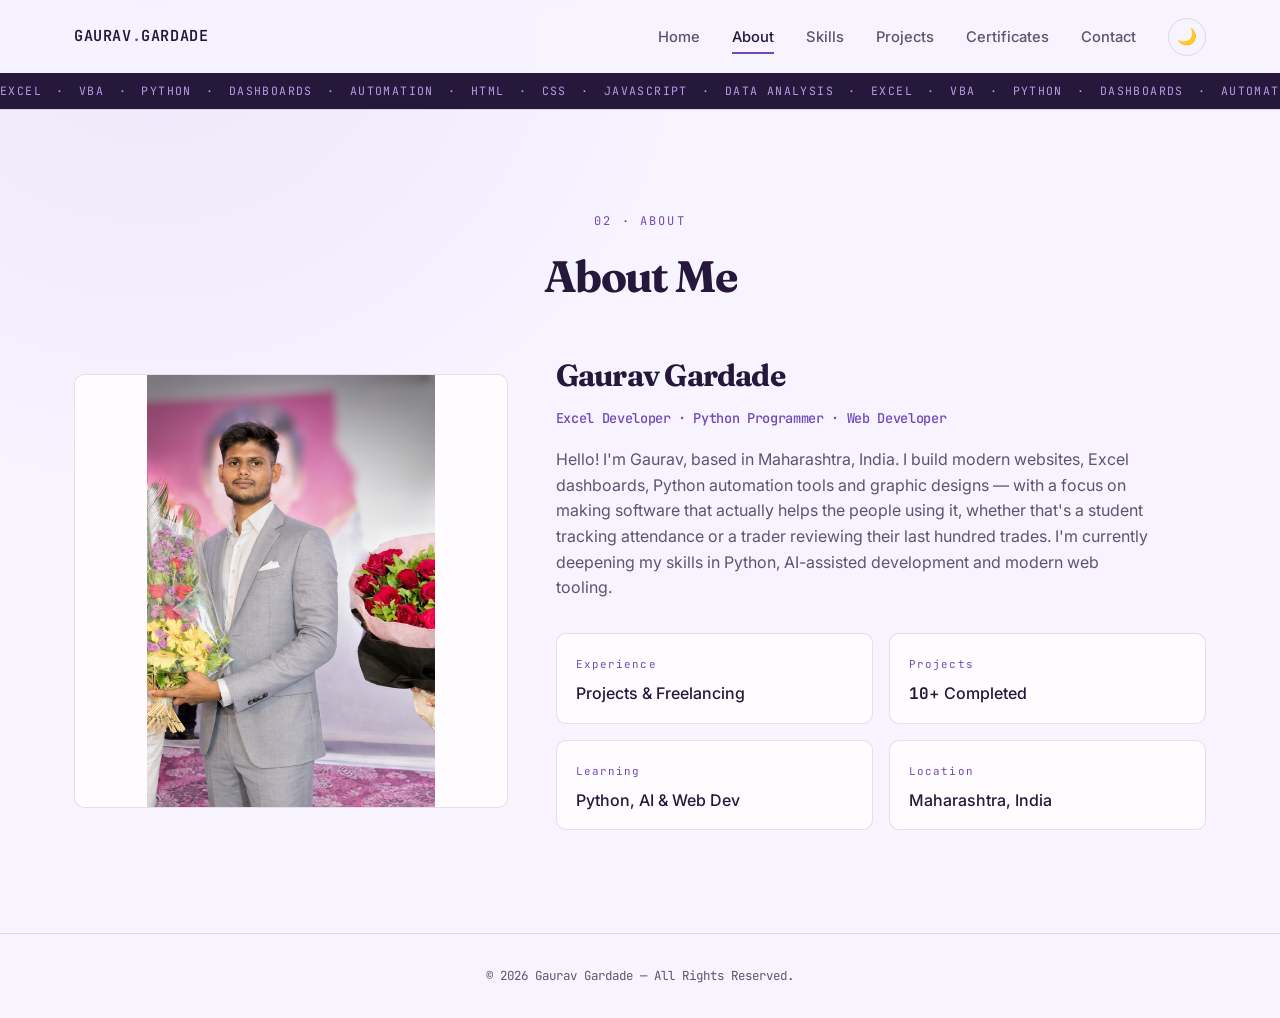
==== about.html @ 321ab392 "Add files via upload" ====
<!DOCTYPE html>
<html lang="en">
<head>
<meta charset="UTF-8"><meta name="viewport" content="width=device-width, initial-scale=1.0">
<title>About | Gaurav Gardade</title><meta name="description" content="Learn about Gaurav Gardade, an Excel Developer, Python Programmer and Web Developer from Maharashtra, India.">
<link rel="canonical" href="https://gauravgardade7-rgb.github.io/Gaurav_Gardade/about.html">
<link rel="preconnect" href="https://fonts.googleapis.com"><link rel="preconnect" href="https://fonts.gstatic.com" crossorigin>
<link href="https://fonts.googleapis.com/css2?family=Fraunces:opsz,wght@9..144,400;9..144,500;9..144,600;9..144,700&family=Inter:wght@400;500;600&family=JetBrains+Mono:wght@400;500;600&display=swap" rel="stylesheet"><link rel="stylesheet" href="style.css">
</head>
<body>
<a class="skip-link" href="#main-content">Skip to content</a>
<header><nav class="navbar" aria-label="Main navigation">
  <a href="index.html" class="logo">GAURAV<span>.</span>GARDADE</a>
  <button id="menuBtn" class="menu-btn" aria-label="Open menu" aria-expanded="false" aria-controls="menu"><span></span><span></span><span></span></button>
  <ul class="menu" id="menu">
    <li><a href="index.html" class="nav-link">Home</a></li><li><a href="about.html" class="nav-link active" aria-current="page">About</a></li><li><a href="skills.html" class="nav-link">Skills</a></li><li><a href="projects.html" class="nav-link">Projects</a></li><li><a href="certificates.html" class="nav-link">Certificates</a></li><li><a href="contact.html" class="nav-link">Contact</a></li><li class="menu-theme"><button id="themeBtn" aria-label="Toggle dark mode">🌙</button></li>
  </ul>
</nav><div class="ticker" aria-hidden="true"><div class="ticker-track"><span>EXCEL</span><span>·</span><span>VBA</span><span>·</span><span>PYTHON</span><span>·</span><span>DASHBOARDS</span><span>·</span><span>AUTOMATION</span><span>·</span><span>HTML</span><span>·</span><span>CSS</span><span>·</span><span>JAVASCRIPT</span><span>·</span><span>DATA ANALYSIS</span><span>·</span><span>EXCEL</span><span>·</span><span>VBA</span><span>·</span><span>PYTHON</span><span>·</span><span>DASHBOARDS</span><span>·</span><span>AUTOMATION</span><span>·</span><span>HTML</span><span>·</span><span>CSS</span><span>·</span><span>JAVASCRIPT</span><span>·</span><span>DATA ANALYSIS</span><span>·</span></div></div></header>
<main id="main-content"><section id="about">
  <p class="eyebrow center reveal">02 · ABOUT</p><h1 class="section-title reveal">About Me</h1>
  <div class="about-container">
    <div class="about-image reveal"><div class="image-frame"><img src="assets/Profile.jpeg" alt="Photo of Gaurav Gardade" onerror="this.style.display='none'; this.parentElement.classList.add('placeholder')"></div></div>
    <div class="about-content reveal">
      <h2>Gaurav Gardade</h2><h3>Excel Developer · Python Programmer · Web Developer</h3>
      <p>Hello! I'm Gaurav, based in Maharashtra, India. I build modern websites, Excel dashboards, Python automation tools and graphic designs — with a focus on making software that actually helps the people using it, whether that's a student tracking attendance or a trader reviewing their last hundred trades. I'm currently deepening my skills in Python, AI-assisted development and modern web tooling.</p>
      <div class="about-info">
        <div class="info-box"><span class="info-label">Experience</span><p>Projects &amp; Freelancing</p></div>
        <div class="info-box"><span class="info-label">Projects</span><p><strong class="counter" data-target="10">0</strong>+ Completed</p></div>
        <div class="info-box"><span class="info-label">Learning</span><p>Python, AI &amp; Web Dev</p></div>
        <div class="info-box"><span class="info-label">Location</span><p>Maharashtra, India</p></div>
      </div>
    </div>
  </div>
</section></main>
<footer><p>© 2026 Gaurav Gardade — All Rights Reserved.</p><button id="backToTop" aria-label="Back to top">↑</button></footer><script src="script.js"></script>
</body></html>
---- style.css ----
/* =========================================================
   GAURAV GARDADE — PORTFOLIO
   Direction: modern analytics dashboard
   Lavender surfaces, rich purple accents, and soft violet status colors.
   Fraunces (display) + Inter (body)
   + JetBrains Mono (data/labels).
   ========================================================= */

:root{
  color-scheme: light;
  /* -- color tokens -- */
  --ink:        #26183B;
  --ink-soft:   #34224D;
  --paper:      #F7F3FF;
  --paper-alt:  #EEE7FA;
  --card:       #FFFCFF;
  --gold:       #7049B8;
  --gold-soft:  #B89AE8;
  --accent-text:#FFFFFF;
  --green:      #896AC5;
  --rust:       #B978A5;
  --steel:      #5E5470;
  --steel-light:#9185A4;
  --line:       rgba(38,24,59,0.12);

  /* dark mode overrides applied via [data-theme="dark"] below */
  --bg:         var(--paper);
  --bg-alt:     var(--paper-alt);
  --surface:    var(--card);
  --text:       var(--ink);
  --text-soft:  var(--steel);
  --border:     var(--line);

  /* -- type tokens -- */
  --font-display: "Fraunces", Georgia, serif;
  --font-body:    "Inter", -apple-system, sans-serif;
  --font-mono:    "JetBrains Mono", "Courier New", monospace;

  /* -- layout tokens -- */
  --maxw: 1180px;
  --radius: 10px;
  --gap: 1.5rem;
  --section-pad: clamp(3.5rem, 8vw, 6.5rem);
}

[data-theme="dark"]{
  color-scheme: dark;
  --ink:       #120D1F;
  --ink-soft:  #1B1430;
  --bg:        var(--ink);
  --bg-alt:    var(--ink-soft);
  --surface:   #241A3A;
  --gold:      #C4A7FF;
  --gold-soft: #DDCCFF;
  --accent-text:var(--ink);
  --text:      #F4EEFF;
  --text-soft: #C0B4D4;
  --border:    rgba(232,220,255,0.15);
}

*{ margin:0; padding:0; box-sizing:border-box; }

html{ scroll-behavior:smooth; }

@media (prefers-reduced-motion: reduce){
  html{ scroll-behavior:auto; }
  *{ animation-duration:0.01ms !important; animation-iteration-count:1 !important; transition-duration:0.01ms !important; }
}

body{
  font-family: var(--font-body);
  background:
    radial-gradient(ellipse at 12% 0%, color-mix(in srgb, var(--gold) 7%, transparent), transparent 34rem),
    var(--bg);
  color: var(--text);
  line-height:1.6;
  transition: background .35s ease, color .35s ease;
  overflow-x:hidden;
}

h1, h2, h3{
  font-family:var(--font-display);
  font-weight:700;
  letter-spacing:-.025em;
}

img{ max-width:100%; display:block; }
a{ color:inherit; text-decoration:none; }
ul{ list-style:none; }

.skip-link{
  position:absolute; left:-999px; top:0;
  background:var(--gold); color:var(--accent-text); padding:.75rem 1.25rem;
  z-index:999; font-family:var(--font-mono); font-size:.85rem;
}
.skip-link:focus{ left:1rem; top:1rem; }

:focus-visible{ outline:2px solid var(--gold); outline-offset:3px; }

.eyebrow{
  font-family: var(--font-mono);
  font-size: .75rem;
  letter-spacing: .18em;
  color: var(--gold);
  margin-bottom: .6rem;
  display:block;
}
.eyebrow.center{ text-align:center; }

.section-title{
  font-family: var(--font-display);
  font-weight:700;
  font-size: clamp(1.9rem, 4vw, 2.75rem);
  letter-spacing:-.035em;
  margin-bottom: 2.5rem;
}
#about .section-title,
#skills .section-title,
#projects .section-title,
#certificates .section-title,
#contact .section-title{ text-align:center; }

/* ---------- reveal-on-scroll ---------- */
.reveal{ opacity:0; transform:translateY(18px); transition: opacity .6s ease, transform .6s ease; }
.reveal.in-view{ opacity:1; transform:translateY(0); }

/* =========================== HEADER =========================== */
header{
  position:sticky; top:0; z-index:100;
  background: color-mix(in srgb, var(--bg) 88%, transparent);
  backdrop-filter: blur(10px);
  border-bottom:1px solid var(--border);
}

.navbar{
  max-width:var(--maxw); margin:0 auto;
  display:flex; align-items:center; justify-content:space-between;
  padding: 1.1rem 1.5rem;
}

.logo{
  font-family: var(--font-mono);
  font-weight:600;
  font-size: .95rem;
  letter-spacing: .04em;
}
.logo span{ color:var(--gold); }

.menu{
  display:flex; align-items:center; gap:2rem;
}
.nav-link{
  font-size:.92rem; font-weight:500; color:var(--text-soft);
  position:relative; padding:.25rem 0; transition:color .2s ease;
}
.nav-link:hover, .nav-link.active{ color: var(--text); }
.nav-link.active::after{
  content:""; position:absolute; left:0; bottom:-4px;
  width:100%; height:2px; background:var(--gold);
}

.menu-theme button{
  background:none; border:1px solid var(--border); border-radius:50%;
  width:38px; height:38px; cursor:pointer; font-size:1rem;
  display:flex; align-items:center; justify-content:center;
  transition: transform .2s ease, background .2s ease;
}
.menu-theme button:hover{ transform:rotate(15deg); }

.menu-btn{
  display:none; flex-direction:column; justify-content:center; gap:5px;
  width:36px; height:36px; background:none; border:none; cursor:pointer;
  z-index:200;
}
.menu-btn span{
  display:block; height:2px; width:100%; background:var(--text);
  transition: transform .3s ease, opacity .3s ease;
}
.menu-btn.open span:nth-child(1){ transform:translateY(7px) rotate(45deg); }
.menu-btn.open span:nth-child(2){ opacity:0; }
.menu-btn.open span:nth-child(3){ transform:translateY(-7px) rotate(-45deg); }

/* ticker (signature element) */
.ticker{
  border-top:1px solid var(--border);
  background: var(--ink);
  overflow:hidden; white-space:nowrap;
}
.ticker-track{
  display:inline-flex; gap:.9rem;
  font-family:var(--font-mono); font-size:.72rem; letter-spacing:.12em;
  color: var(--gold-soft);
  padding:.5rem 0;
  animation: ticker 22s linear infinite;
}
@keyframes ticker{
  from{ transform:translateX(0); }
  to{ transform:translateX(-50%); }
}

/* =========================== HERO =========================== */
.hero{
  position:relative;
  max-width:var(--maxw); margin:0 auto;
  min-height: calc(100vh - 108px);
  display:grid; grid-template-columns: 1.15fr .85fr; align-items:center; gap:3rem;
  padding: var(--section-pad) 1.5rem;
}
.hero-grid{
  position:absolute; inset:0; z-index:-1; opacity:.5;
  background-image:
    linear-gradient(var(--border) 1px, transparent 1px),
    linear-gradient(90deg, var(--border) 1px, transparent 1px);
  background-size: 42px 42px;
  mask-image: radial-gradient(ellipse at 30% 30%, black, transparent 70%);
}

.hero-text{ color:var(--text-soft); max-width:46ch; margin:1.1rem 0 2rem; font-size:1.05rem; }

.hero h1{
  font-family:var(--font-display); font-weight:700;
  font-size: clamp(2.6rem, 6.5vw, 4.4rem); line-height:1.03;
}
.hero h2{
  font-family:var(--font-mono); font-weight:500;
  font-size: clamp(1.1rem, 2.4vw, 1.4rem);
  color:var(--gold); margin-top:.6rem;
}
.cursor{ animation: blink 1s step-end infinite; color:var(--gold); }
@keyframes blink{ 50%{ opacity:0; } }

.buttons{ display:flex; gap:1rem; flex-wrap:wrap; }
.btn{
  font-family:var(--font-mono); font-size:.85rem; font-weight:500;
  padding:.85rem 1.6rem; border-radius:6px; letter-spacing:.02em;
  transition: transform .2s ease, background .2s ease, color .2s ease, box-shadow .2s ease;
  border:1.5px solid transparent;
}
.btn-primary{ background:var(--gold); color:var(--accent-text); }
.btn-primary:hover{ transform:translateY(-2px); box-shadow:0 8px 20px -8px var(--gold); }
.btn-outline{ border-color:var(--border); color:var(--text); }
.btn-outline:hover{ border-color:var(--gold); color:var(--gold); transform:translateY(-2px); }

/* hero dashboard panel */
.hero-panel{
  background:var(--surface); border:1px solid var(--border); border-radius:var(--radius);
  padding:1.4rem; box-shadow: 0 20px 45px -25px rgba(18,13,31,.35);
}
.panel-head{ display:flex; align-items:center; gap:.4rem; padding-bottom:.9rem; border-bottom:1px solid var(--border); margin-bottom:.9rem; }
.dot{ width:9px; height:9px; border-radius:50%; }
.dot.red{ background:var(--rust); } .dot.amber{ background:var(--gold); } .dot.green{ background:var(--green); }
.panel-title{ font-family:var(--font-mono); font-size:.72rem; color:var(--text-soft); margin-left:.5rem; }
.panel-row{
  display:flex; justify-content:space-between; align-items:baseline;
  font-size:.85rem; padding:.5rem 0; border-bottom:1px dashed var(--border);
  color:var(--text-soft);
}
.panel-row strong{ color:var(--text); font-weight:600; font-family:var(--font-mono); }
.panel-chart{
  display:flex; align-items:flex-end; gap:6px; height:70px; margin-top:1.1rem;
}
.panel-chart span{
  flex:1; height:var(--h); background:linear-gradient(180deg, var(--gold-soft), var(--gold));
  border-radius:3px 3px 0 0;
}

/* =========================== ABOUT =========================== */
section{ padding: var(--section-pad) 1.5rem; max-width:var(--maxw); margin:0 auto; }

.about-container{
  display:grid; grid-template-columns: .8fr 1.2fr; gap:3rem; align-items:center;
}
.image-frame{
  aspect-ratio:1/1; border-radius:var(--radius); overflow:hidden;
  border:1px solid var(--border); background:var(--surface);
  position:relative;
}
.image-frame.placeholder{
  display:flex; align-items:center; justify-content:center;
  background: linear-gradient(135deg, var(--ink), var(--ink-soft));
}
.image-frame.placeholder::after{
  content:"GG";
  font-family:var(--font-display); font-size:4rem; font-weight:700;
  color:var(--gold-soft);
}
.image-frame img{ width:100%; height:100%; object-fit:contain; object-position:center; }

.about-content h2{ font-family:var(--font-display); font-size:1.9rem; font-weight:700; }
.about-content h3{ font-family:var(--font-mono); font-size:.85rem; color:var(--gold); font-weight:500; margin:.5rem 0 1.1rem; }
.about-content p{ color:var(--text-soft); max-width:60ch; }

.about-info{
  display:grid; grid-template-columns: repeat(2,1fr); gap:1rem; margin-top:2rem;
}
.info-box{
  background:var(--surface); border:1px solid var(--border); border-radius:var(--radius);
  padding:1rem 1.2rem;
}
.info-label{ font-family:var(--font-mono); font-size:.68rem; letter-spacing:.1em; color:var(--gold); }
.info-box p{ margin-top:.35rem; font-weight:500; color:var(--text); }

.counter{ font-family:var(--font-mono); }

/* =========================== SKILLS =========================== */
.skills-grid{ display:grid; grid-template-columns:repeat(4,1fr); gap:1.25rem; }
.skill-card{
  background:var(--surface); border:1px solid var(--border); border-radius:var(--radius);
  padding:1.6rem; transition: transform .25s ease, box-shadow .25s ease;
}
.skill-card:hover{ transform:translateY(-6px); box-shadow:0 18px 35px -22px rgba(18,13,31,.4); }
.skill-icon{ font-size:1.7rem; }
.skill-card h3{ font-family:var(--font-display); font-size:1.15rem; font-weight:700; margin:.7rem 0 .5rem; }
.skill-card p{ color:var(--text-soft); font-size:.88rem; min-height:3.4em; }
.skill-bar{ height:5px; background:var(--bg-alt); border-radius:4px; margin-top:1rem; overflow:hidden; }
.skill-bar span{
  display:block; height:100%; width:0; background:linear-gradient(90deg,var(--gold),var(--green));
  border-radius:4px; transition: width 1.1s ease;
}
.skill-bar.animate span{ width:var(--w); }

/* =========================== PROJECTS =========================== */
.projects-container{ display:grid; grid-template-columns:repeat(2,1fr); gap:1.75rem; }
.project-card{
  background:var(--surface); border:1px solid var(--border); border-radius:var(--radius);
  overflow:hidden; transition: transform .25s ease, box-shadow .25s ease;
}
.project-card:hover{ transform:translateY(-6px); box-shadow:0 22px 40px -25px rgba(18,13,31,.4); }
.project-img{ aspect-ratio:16/9; background:var(--bg-alt); position:relative; }
.project-img img{ width:100%; height:100%; object-fit:contain; }
.excel-dashboard-preview{
  aspect-ratio:2.4/1; overflow:hidden;
  background:var(--bg-alt); border:4px solid var(--gold);
}
.excel-dashboard-preview img{ object-fit:contain; }
.hospital-carousel,
.cafe-carousel{
  aspect-ratio:2/1; overflow:hidden;
  background:var(--ink); border:4px solid var(--ink); border-radius:12px;
}
.hospital-carousel img,
.cafe-carousel img{
  position:absolute; inset:0; object-fit:contain; background:var(--ink);
  transform:translateX(110%);
  opacity:0;
  transition:transform .8s ease, opacity .35s ease;
}
.cafe-carousel img{ width:100%; height:100%; object-fit:contain; }
.hospital-carousel img.is-active,
.cafe-carousel img.is-active{
  transform:translateX(0);
  opacity:1;
}
.hospital-carousel img.is-leaving,
.cafe-carousel img.is-leaving{
  transform:translateX(-110%);
  opacity:0;
}
.project-img.placeholder{
  display:flex; align-items:center; justify-content:center;
  background: repeating-linear-gradient(45deg, var(--bg-alt), var(--bg-alt) 10px, var(--surface) 10px, var(--surface) 20px);
}
.project-img.placeholder::after{ content:"◧ preview"; font-family:var(--font-mono); font-size:.75rem; color:var(--text-soft); }
.project-body{ padding:1.5rem; }
.project-category{
  font-family:var(--font-mono); font-size:.68rem; letter-spacing:.12em;
  color:var(--gold); margin-bottom:.45rem;
}
.project-body h2{ font-family:var(--font-display); font-size:1.35rem; font-weight:700; }
.project-body p{ color:var(--text-soft); font-size:.92rem; margin:.6rem 0 1rem; }
.tech{ display:flex; gap:.5rem; flex-wrap:wrap; margin-bottom:1.2rem; }
.tech span{
  font-family:var(--font-mono); font-size:.68rem; letter-spacing:.04em;
  background:var(--bg-alt); border:1px solid var(--border); padding:.3rem .6rem; border-radius:20px;
  color:var(--text-soft);
}
.project-buttons{ display:flex; gap:.75rem; }
.project-btn{
  font-family:var(--font-mono); font-size:.78rem; padding:.6rem 1.1rem; border-radius:6px;
  background:var(--gold); color:var(--accent-text); transition: transform .2s ease, opacity .2s ease;
}
.project-btn.ghost{ background:none; border:1px solid var(--border); color:var(--text); }
.project-btn:hover{ transform:translateY(-2px); }
.project-tabs{
  display:flex; justify-content:center; flex-wrap:wrap; gap:.75rem;
  margin:-1rem auto 2rem;
}
.project-tabs a{
  padding:.55rem 1rem; border:1px solid var(--border); border-radius:999px;
  background:var(--surface); color:var(--text-soft);
  font-family:var(--font-mono); font-size:.78rem;
  transition:background .2s ease, color .2s ease, border-color .2s ease;
}
.project-tabs a:hover{ border-color:var(--gold); color:var(--gold); }
.project-tabs a.active{ background:var(--gold); border-color:var(--gold); color:var(--accent-text); }
.project-detail{ max-width:860px; margin:0 auto; }
.project-detail + .project-detail{ margin-top:1.75rem; }
.project-back{ margin-top:1.5rem; text-align:center; color:var(--text-soft); }
.project-back a:hover{ color:var(--gold); }

/* =========================== CERTIFICATES =========================== */
.cert-list{
  display:grid; grid-template-columns:repeat(2,1fr); gap:1rem; max-width:700px; margin:0 auto;
}
.cert-list li{
  display:flex; align-items:center; gap:.75rem;
  background:var(--surface); border:1px solid var(--border); border-radius:var(--radius);
  padding:1rem 1.2rem; font-weight:500;
}
.certificate-image{
  max-width:780px; margin:0 auto 2rem; padding:1rem;
  background:var(--surface); border:1px solid var(--border); border-radius:var(--radius);
  text-align:center;
}
.certificate-image img{
  width:100%; max-height:70vh; object-fit:contain; border-radius:6px;
}
.certificate-image figcaption{
  margin:.75rem 0; color:var(--text-soft); font-family:var(--font-mono); font-size:.8rem;
}
.certificate-image .project-btn{ display:inline-block; }
.cert-mark{
  width:22px; height:22px; border-radius:50%; background:var(--green); color:#fff;
  font-size:.7rem; display:flex; align-items:center; justify-content:center; flex-shrink:0;
}

/* =========================== CONTACT =========================== */
.contact-sub{ text-align:center; color:var(--text-soft); margin-top:-1.6rem; margin-bottom:2.5rem; }
.contact-grid{ display:grid; grid-template-columns:repeat(3,1fr); gap:1.25rem; }
.contact-card{
  background:var(--surface); border:1px solid var(--border); border-radius:var(--radius);
  padding:1.75rem 1.25rem; text-align:center; transition: transform .2s ease, border-color .2s ease;
}
a.contact-card:hover{ transform:translateY(-4px); border-color:var(--gold); }
.contact-icon{ font-size:1.5rem; display:block; margin-bottom:.6rem; }
.contact-label{ font-family:var(--font-mono); font-size:.68rem; letter-spacing:.1em; color:var(--gold); display:block; }
.contact-value{ display:block; margin-top:.4rem; font-weight:500; word-break:break-word; }

/* =========================== FOOTER =========================== */
footer{
  border-top:1px solid var(--border); padding:2rem 1.5rem;
  display:flex; align-items:center; justify-content:center; gap:1rem; position:relative;
  font-family:var(--font-mono); font-size:.78rem; color:var(--text-soft);
}
#backToTop{
  position:fixed; right:1.5rem; bottom:1.5rem;
  width:42px; height:42px; border-radius:50%; border:1px solid var(--border);
  background:var(--surface); color:var(--text); cursor:pointer; font-size:1.1rem;
  opacity:0; pointer-events:none; transform:translateY(10px);
  transition: opacity .25s ease, transform .25s ease;
  box-shadow: 0 12px 25px -15px rgba(18,13,31,.4);
}
#backToTop.show{ opacity:1; pointer-events:auto; transform:translateY(0); }

/* =========================== RESPONSIVE =========================== */
@media (max-width: 900px){
  .hero{ grid-template-columns:1fr; padding-top:3rem; }
  .hero-panel{ order:-1; max-width:420px; }
  .about-container{ grid-template-columns:1fr; }
  .image-frame{ max-width:280px; margin:0 auto; }
  .skills-grid{ grid-template-columns:repeat(2,1fr); }
  .projects-container{ grid-template-columns:1fr; }
  .contact-grid{ grid-template-columns:1fr; }
}

@media (max-width: 760px){
  .menu-btn{ display:flex; }
  .menu{
    position:fixed; inset:0 0 0 auto; top:0; height:100vh; width:min(78vw,320px);
    background:var(--surface); flex-direction:column; align-items:flex-start;
    padding: 6rem 2rem 2rem; gap:1.6rem;
    transform:translateX(100%); transition: transform .35s ease;
    border-left:1px solid var(--border);
  }
  .menu.open{ transform:translateX(0); }
  .menu-theme{ margin-top:1rem; }
  .cert-list{ grid-template-columns:1fr; }
}

@media (max-width: 560px){
  .skills-grid{ grid-template-columns:1fr; }
  .about-info{ grid-template-columns:1fr; }
  .buttons{ flex-direction:column; }
  .btn{ text-align:center; }
}
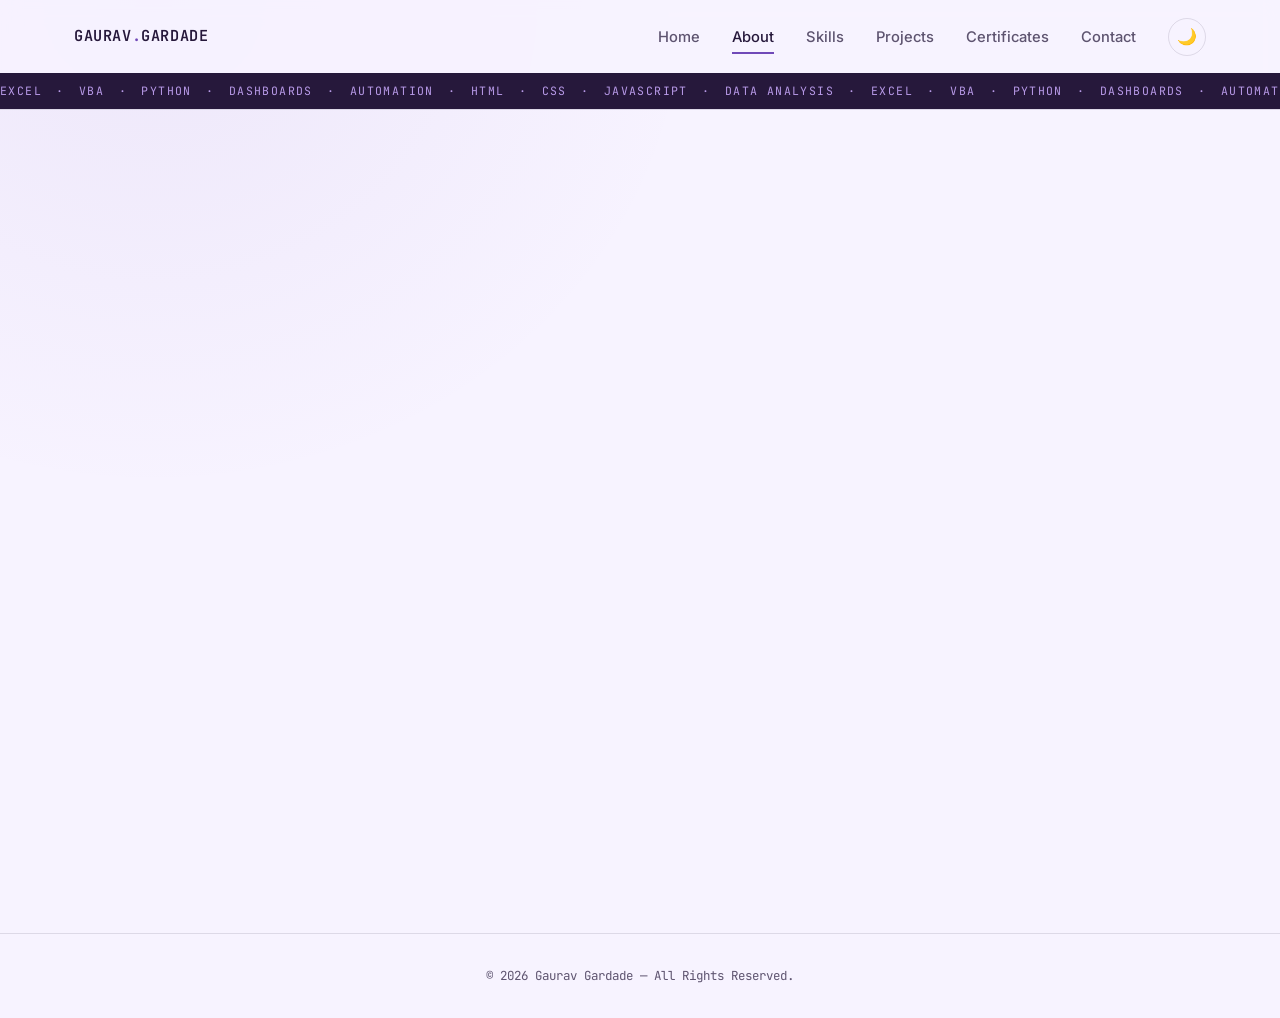
==== commit 8f2050be: "Fix HTML formatting and structure in about.html" ====
--- a/about.html
+++ b/about.html
@@ -11,8 +11,7 @@
 <a class="skip-link" href="#main-content">Skip to content</a>
 <header><nav class="navbar" aria-label="Main navigation">
   <a href="index.html" class="logo">GAURAV<span>.</span>GARDADE</a>
-  <button id="menuBtn" class="menu-btn" aria-label="Open menu" aria-expanded="false" aria-controls="menu"><span></span><span></span><span></span></button>
-  <ul class="menu" id="menu">
+  <ul class="menu">
     <li><a href="index.html" class="nav-link">Home</a></li><li><a href="about.html" class="nav-link active" aria-current="page">About</a></li><li><a href="skills.html" class="nav-link">Skills</a></li><li><a href="projects.html" class="nav-link">Projects</a></li><li><a href="certificates.html" class="nav-link">Certificates</a></li><li><a href="contact.html" class="nav-link">Contact</a></li><li class="menu-theme"><button id="themeBtn" aria-label="Toggle dark mode">🌙</button></li>
   </ul>
 </nav><div class="ticker" aria-hidden="true"><div class="ticker-track"><span>EXCEL</span><span>·</span><span>VBA</span><span>·</span><span>PYTHON</span><span>·</span><span>DASHBOARDS</span><span>·</span><span>AUTOMATION</span><span>·</span><span>HTML</span><span>·</span><span>CSS</span><span>·</span><span>JAVASCRIPT</span><span>·</span><span>DATA ANALYSIS</span><span>·</span><span>EXCEL</span><span>·</span><span>VBA</span><span>·</span><span>PYTHON</span><span>·</span><span>DASHBOARDS</span><span>·</span><span>AUTOMATION</span><span>·</span><span>HTML</span><span>·</span><span>CSS</span><span>·</span><span>JAVASCRIPT</span><span>·</span><span>DATA ANALYSIS</span><span>·</span></div></div></header>
